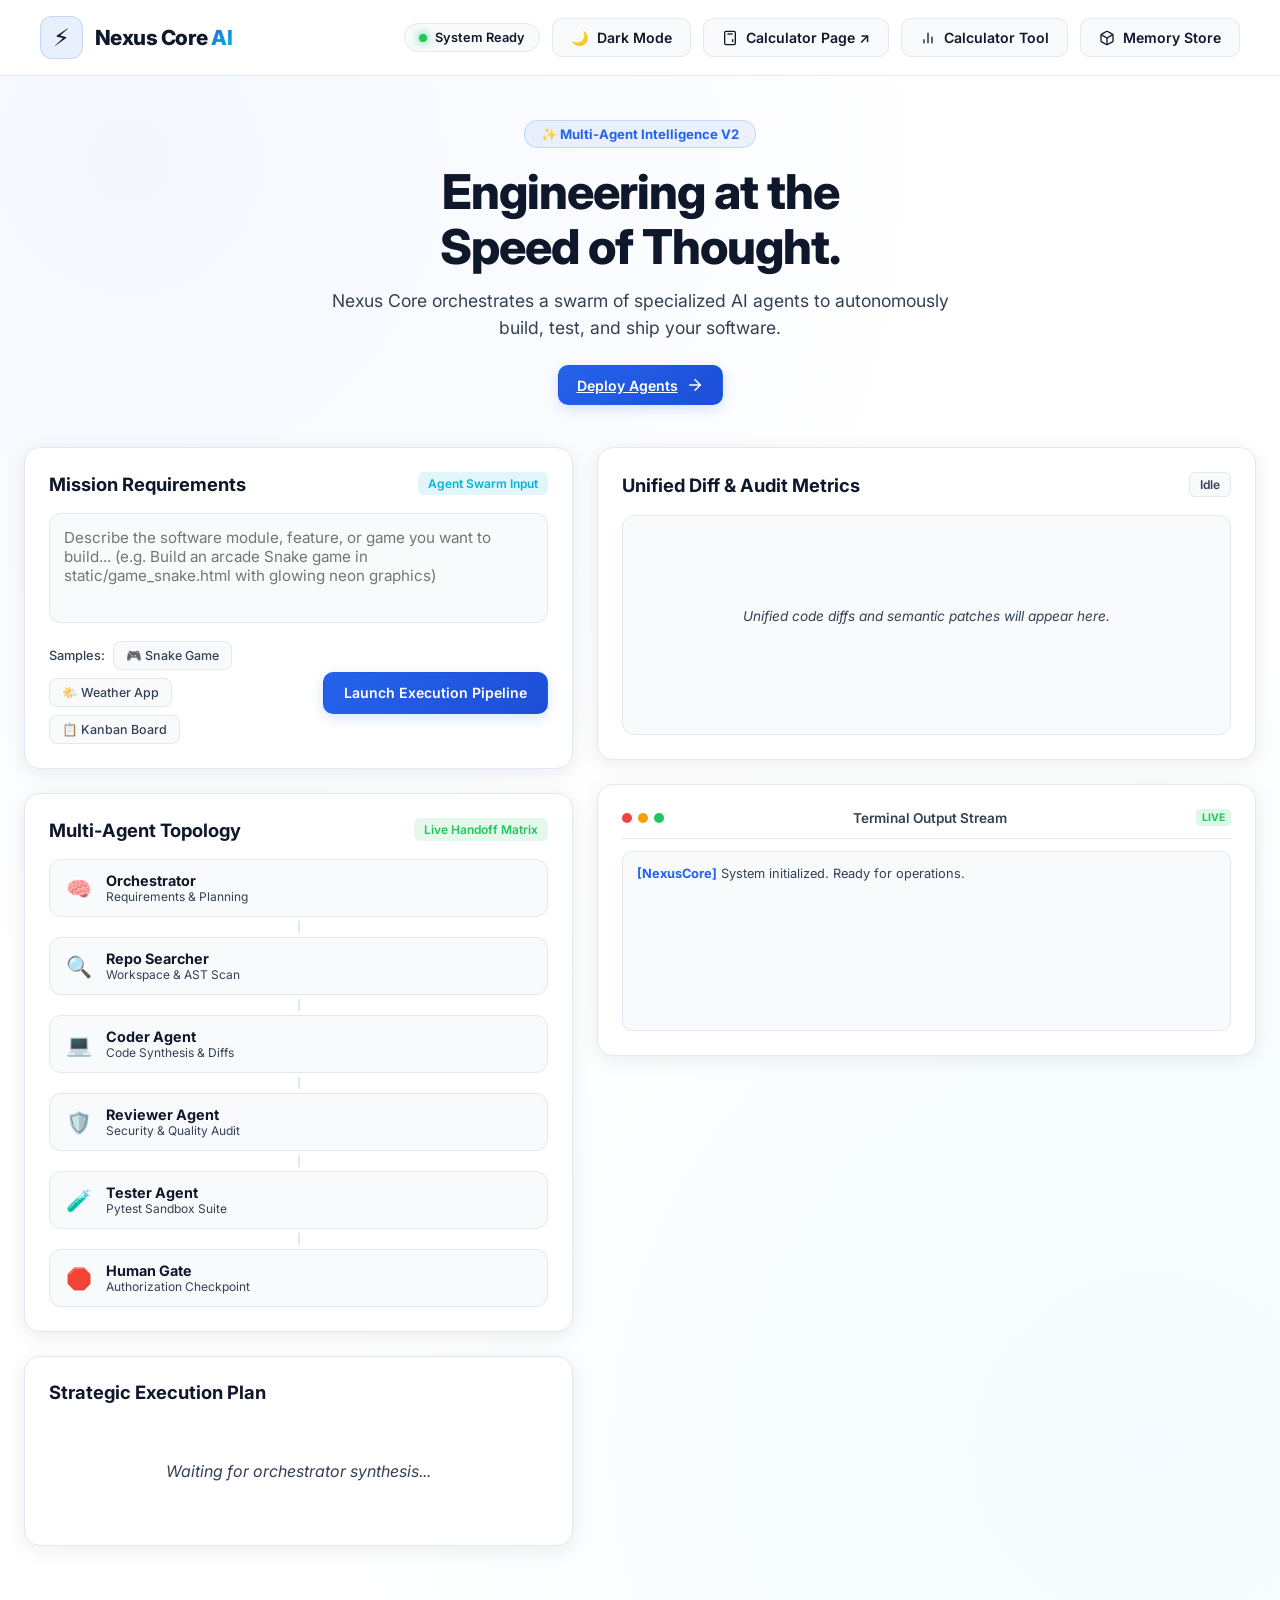
==== public/index.html @ 47f2433a "Deploy with Vercel Public CDN static assets and decoupled API serverless routing" ====
<!DOCTYPE html>
<html lang="en">
<head>
    <meta charset="UTF-8">
    <meta name="viewport" content="width=device-width, initial-scale=1.0">
    <title>Nexus Core AI - Executive Engineering Platform</title>
    <link href="https://fonts.googleapis.com/css2?family=Inter:wght@300;400;500;600;700;800&family=JetBrains+Mono:wght@400;600&display=swap" rel="stylesheet">
    <link rel="stylesheet" href="/static/style.css?v=6">
</head>
<body>

    <!-- Header Navigation -->
    <header class="app-header">
        <div class="brand">
            <div class="brand-logo">⚡</div>
            <div class="brand-text">
                <h1>Nexus Core <span class="text-gradient">AI</span></h1>
            </div>
        </div>
        <div class="header-actions">
            <span class="status-pill status-ready" id="system-status-pill">
                <span class="status-dot"></span> System Ready
            </span>
            <button class="btn btn-glass" id="btn-theme-toggle" title="Toggle Light/Dark Theme">
                <span id="theme-toggle-icon">🌙</span>
                <span id="theme-toggle-label">Dark Mode</span>
            </button>
            <a href="/calculator" target="_blank" class="btn btn-glass" style="text-decoration:none;">
                <svg width="16" height="16" viewBox="0 0 24 24" fill="none" stroke="currentColor" stroke-width="2"><rect x="4" y="2" width="16" height="20" rx="2"/><line x1="8" y1="6" x2="16" y2="6"/><line x1="16" y1="14" x2="16" y2="18"/><line x1="8" y1="10" x2="8.01" y2="10"/><line x1="12" y1="10" x2="12.01" y2="10"/><line x1="16" y1="10" x2="16.01" y2="10"/><line x1="8" y1="14" x2="8.01" y2="14"/><line x1="12" y1="14" x2="12.01" y2="14"/><line x1="8" y1="18" x2="8.01" y2="18"/><line x1="12" y1="18" x2="12.01" y2="18"/></svg>
                Calculator Page ↗
            </a>
            <button class="btn btn-glass" id="btn-open-calc">
                <svg width="16" height="16" viewBox="0 0 24 24" fill="none" stroke="currentColor" stroke-width="2"><line x1="18" y1="20" x2="18" y2="10"></line><line x1="12" y1="20" x2="12" y2="4"></line><line x1="6" y1="20" x2="6" y2="14"></line></svg>
                Calculator Tool
            </button>
            <button class="btn btn-glass" id="btn-view-memory">
                <svg width="16" height="16" viewBox="0 0 24 24" fill="none" stroke="currentColor" stroke-width="2"><path d="M21 16V8a2 2 0 0 0-1-1.73l-7-4a2 2 0 0 0-2 0l-7 4A2 2 0 0 0 3 8v8a2 2 0 0 0 1 1.73l7 4a2 2 0 0 0 2 0l7-4A2 2 0 0 0 21 16z"></path><polyline points="3.27 6.96 12 12.01 20.73 6.96"></polyline><line x1="12" y1="22.08" x2="12" y2="12"></line></svg>
                Memory Store
            </button>
        </div>
    </header>

    <div class="app-container">
        <!-- Hero Section -->
        <section class="hero-section">
            <div class="hero-content">
                <div class="hero-badge">✨ Multi-Agent Intelligence V2</div>
                <h1 class="hero-title">Engineering at the <br>Speed of Thought.</h1>
                <p class="hero-subtitle">Nexus Core orchestrates a swarm of specialized AI agents to autonomously build, test, and ship your software.</p>
                
                <div class="hero-actions">
                    <a href="#dashboard" class="btn btn-primary btn-lg" onclick="document.getElementById('task-prompt').focus()">
                        Deploy Agents
                        <svg width="18" height="18" viewBox="0 0 24 24" fill="none" stroke="currentColor" stroke-width="2" stroke-linecap="round" stroke-linejoin="round"><line x1="5" y1="12" x2="19" y2="12"></line><polyline points="12 5 19 12 12 19"></polyline></svg>
                    </a>
                </div>
            </div>
            <div class="hero-glow"></div>
            <div class="hero-glow hero-glow-2"></div>
        </section>

        <!-- Main Dashboard Content -->
        <main class="dashboard-grid" id="dashboard">
            
            <!-- Left Column: Task Input & Visual Handoff Graph -->
            <section class="left-panel">


                <!-- Task Prompt Input Card -->
                <div class="card prompt-card">
                    <div class="card-header">
                        <h2>Mission Requirements</h2>
                        <span class="badge badge-info">Agent Swarm Input</span>
                    </div>
                    <div class="card-body">
                        <textarea id="task-prompt" class="prompt-input" placeholder="Describe the software module, feature, or game you want to build... (e.g. Build an arcade Snake game in static/game_snake.html with glowing neon graphics)"></textarea>
                        <div class="prompt-footer">
                            <div class="sample-prompts">
                                <span class="sample-label">Samples:</span>
                                <button class="chip" onclick="setSamplePrompt('Build an arcade Snake game in static/game_snake.html with glowing neon graphics')">🎮 Snake Game</button>
                                <button class="chip" onclick="setSamplePrompt('Build a modern Weather Forecast dashboard in static/weather.html')">🌤️ Weather App</button>
                                <button class="chip" onclick="setSamplePrompt('Build a Kanban Task Board in static/kanban.html')">📋 Kanban Board</button>
                            </div>
                            <button id="btn-submit-task" class="btn btn-primary">
                                Launch Execution Pipeline
                            </button>
                        </div>
                    </div>
                </div>

                <!-- Agent Topology Graph -->
                <div class="card topology-card">
                    <div class="card-header">
                        <h2>Multi-Agent Topology</h2>
                        <span class="badge badge-success">Live Handoff Matrix</span>
                    </div>
                    <div class="topology-grid">
                        <div class="agent-node" id="node-OrchestratorAgent">
                            <div class="node-icon">🧠</div>
                            <div class="node-info">
                                <h3>Orchestrator</h3>
                                <p>Requirements & Planning</p>
                            </div>
                        </div>
                        <div class="node-connector"></div>
                        <div class="agent-node" id="node-RepoSearcherAgent">
                            <div class="node-icon">🔍</div>
                            <div class="node-info">
                                <h3>Repo Searcher</h3>
                                <p>Workspace & AST Scan</p>
                            </div>
                        </div>
                        <div class="node-connector"></div>
                        <div class="agent-node" id="node-CoderAgent">
                            <div class="node-icon">💻</div>
                            <div class="node-info">
                                <h3>Coder Agent</h3>
                                <p>Code Synthesis & Diffs</p>
                            </div>
                        </div>
                        <div class="node-connector"></div>
                        <div class="agent-node" id="node-ReviewerAgent">
                            <div class="node-icon">🛡️</div>
                            <div class="node-info">
                                <h3>Reviewer Agent</h3>
                                <p>Security & Quality Audit</p>
                            </div>
                        </div>
                        <div class="node-connector"></div>
                        <div class="agent-node" id="node-TesterAgent">
                            <div class="node-icon">🧪</div>
                            <div class="node-info">
                                <h3>Tester Agent</h3>
                                <p>Pytest Sandbox Suite</p>
                            </div>
                        </div>
                        <div class="node-connector"></div>
                        <div class="agent-node" id="node-HumanApprovalGate">
                            <div class="node-icon">🛑</div>
                            <div class="node-info">
                                <h3>Human Gate</h3>
                                <p>Authorization Checkpoint</p>
                            </div>
                        </div>
                    </div>
                </div>

                <!-- Strategic Execution Plan -->
                <div class="card plan-card">
                    <div class="card-header">
                        <h2>Strategic Execution Plan</h2>
                    </div>
                    <div id="plan-content" class="plan-body">
                        <div class="placeholder-text">Waiting for orchestrator synthesis...</div>
                    </div>
                </div>
            </section>

            <!-- Right Column: Diff Reviewer & Live Terminal Logs -->
            <section class="right-panel">
                
                <!-- Code Diff & Audit Reviewer Card -->
                <div class="card diff-card">
                    <div class="card-header">
                        <h2>Unified Diff & Audit Metrics</h2>
                        <span class="badge badge-idle" id="approval-status-badge">Idle</span>
                    </div>
                    
                    <div class="metrics-row" id="audit-metrics" style="display: none;">
                        <div class="metric-item">
                            <span class="metric-label">Quality Score</span>
                            <span class="metric-value text-success" id="metric-quality-score">95/100</span>
                        </div>
                        <div class="metric-item">
                            <span class="metric-label">Security Status</span>
                            <span class="metric-value text-info" id="metric-audit-status">PASSED</span>
                        </div>
                        <div class="metric-item">
                            <span class="metric-label">Sandbox Tests</span>
                            <span class="metric-value text-primary" id="metric-test-status">100% PASSED</span>
                        </div>
                    </div>

                    <div id="diff-viewer" class="diff-container">
                        <div class="placeholder-text">Unified code diffs and semantic patches will appear here.</div>
                    </div>

                    <div class="approval-actions" id="approval-actions" style="display: none;">
                        <button class="btn btn-success btn-lg" id="btn-approve-diff">
                            <svg width="18" height="18" viewBox="0 0 24 24" fill="none" stroke="currentColor" stroke-width="2"><polyline points="20 6 9 17 4 12"></polyline></svg>
                            Authorize Patch
                        </button>
                        <button class="btn btn-danger btn-lg" id="btn-reject-diff">
                            <svg width="18" height="18" viewBox="0 0 24 24" fill="none" stroke="currentColor" stroke-width="2"><line x1="18" y1="6" x2="6" y2="18"></line><line x1="6" y1="6" x2="18" y2="18"></line></svg>
                            Reject
                        </button>
                    </div>
                </div>

                <!-- Live Agent Execution Logs -->
                <div class="card logs-card">
                    <div class="terminal-bar">
                        <div class="term-dots">
                            <span class="dot dot-red"></span>
                            <span class="dot dot-yellow"></span>
                            <span class="dot dot-green"></span>
                        </div>
                        <h2 class="terminal-title">Terminal Output Stream</h2>
                        <span class="term-live-tag">LIVE</span>
                    </div>

                    <div id="logs-container" class="logs-console">
                        <div class="log-entry log-info">
                            <span class="log-prefix">[NexusCore]</span> System initialized. Ready for operations.
                        </div>
                    </div>
                </div>

            </section>
        </main>
    </div>

    <!-- Memory Store Modal -->
    <div class="modal-backdrop" id="memory-modal" style="display: none;">
        <div class="modal-box glass-modal">
            <div class="modal-header">
                <h2>Nexus Memory Bank</h2>
                <button class="btn-close" onclick="closeMemoryModal()">
                    <svg width="24" height="24" viewBox="0 0 24 24" fill="none" stroke="currentColor" stroke-width="2"><line x1="18" y1="6" x2="6" y2="18"></line><line x1="6" y1="6" x2="18" y2="18"></line></svg>
                </button>
            </div>
            <div class="modal-body" id="memory-modal-body">
                Loading cognitive vectors...
            </div>
        </div>
    </div>

    <!-- Interactive Calculator Modal -->
    <div class="modal-backdrop" id="calc-modal" style="display: none;">
        <div class="modal-box glass-modal" style="max-width: 440px;">
            <div class="modal-header">
                <h2>🧮 Interactive Calculator</h2>
                <button class="btn-close" onclick="closeCalcModal()">
                    <svg width="24" height="24" viewBox="0 0 24 24" fill="none" stroke="currentColor" stroke-width="2"><line x1="18" y1="6" x2="6" y2="18"></line><line x1="6" y1="6" x2="18" y2="18"></line></svg>
                </button>
            </div>
            <div class="modal-body">
                <div style="display:flex; flex-direction:column; gap:14px;">
                    <div style="display:flex; gap:10px;">
                        <input type="number" id="calc-val-a" placeholder="Number A" class="prompt-input" style="height:42px;">
                        <input type="number" id="calc-val-b" placeholder="Number B" class="prompt-input" style="height:42px;">
                    </div>
                    <div style="display:grid; grid-template-columns: repeat(5, 1fr); gap:8px;">
                        <button class="btn btn-glass" onclick="runCalc('add')">+</button>
                        <button class="btn btn-glass" onclick="runCalc('subtract')">-</button>
                        <button class="btn btn-glass" onclick="runCalc('multiply')">×</button>
                        <button class="btn btn-glass" onclick="runCalc('divide')">÷</button>
                        <button class="btn btn-glass" onclick="runCalc('power')">aᵇ</button>
                    </div>
                    <div id="calc-result" style="padding:14px; background:rgba(0,0,0,0.4); border:1px solid var(--border-subtle); border-radius:8px; font-weight:600; font-size:1.1rem; text-align:center; color:var(--primary);">
                        Result: --
                    </div>
                </div>
            </div>
        </div>
    </div>

    <script src="/static/app.js"></script>
</body>
</html>
---- static/style.css ----
:root {
    /* 1. Modern Blue (Professional) Palette */
    --bg-main: #FFFFFF;
    --bg-secondary: #F8FAFC;
    --card-bg: #FFFFFF;
    --border-subtle: #E2E8F0;
    --primary: #2563EB;
    --primary-hover: #1D4ED8;
    --primary-glow: rgba(37, 99, 235, 0.18);
    --secondary: #60A5FA;
    --accent: #06B6D4;
    --success: #22C55E;
    --warning: #F59E0B;
    --danger: #EF4444;
    --text-primary: #0F172A;
    --text-secondary: #334155;
    --text-muted: #64748B;
    --card-shadow: 0 4px 20px rgba(15, 23, 42, 0.08);
    --card-shadow-hover: 0 12px 30px rgba(37, 99, 235, 0.14);
    --input-bg: #F8FAFC;
    --console-bg: #F8FAFC;
    --console-border: #E2E8F0;
    --console-text: #0F172A;
    --log-info: #334155;
    --log-warning: #D97706;
    --log-error: #DC2626;
    --log-prefix: #2563EB;
}

[data-theme="dark"] {
    --bg-main: #0B0F19;
    --bg-secondary: #131B2E;
    --card-bg: #111827;
    --border-subtle: rgba(255, 255, 255, 0.1);
    --primary: #3B82F6;
    --primary-hover: #2563EB;
    --primary-glow: rgba(59, 130, 246, 0.35);
    --secondary: #60A5FA;
    --accent: #06B6D4;
    --success: #10B981;
    --warning: #F59E0B;
    --danger: #EF4444;
    --text-primary: #F8FAFC;
    --text-secondary: #94A3B8;
    --text-muted: #64748B;
    --card-shadow: 0 10px 30px rgba(0, 0, 0, 0.4);
    --card-shadow-hover: 0 15px 35px rgba(59, 130, 246, 0.2);
    --input-bg: rgba(0, 0, 0, 0.35);
    --console-bg: #080C14;
    --console-border: rgba(255, 255, 255, 0.1);
    --console-text: #F8FAFC;
    --log-info: #CBD5E1;
    --log-warning: #FBBF24;
    --log-error: #F87171;
    --log-prefix: #60A5FA;
}

* {
    box-sizing: border-box;
    margin: 0;
    padding: 0;
    font-family: 'Inter', system-ui, -apple-system, sans-serif;
}

/* Custom Scrollbar */
::-webkit-scrollbar {
    width: 8px;
    height: 8px;
}
::-webkit-scrollbar-track {
    background: var(--bg-secondary);
}
::-webkit-scrollbar-thumb {
    background: var(--border-subtle);
    border-radius: 4px;
}
::-webkit-scrollbar-thumb:hover {
    background: var(--text-muted);
}

body {
    background-color: var(--bg-main);
    background-image: 
        radial-gradient(circle at 10% 10%, rgba(37, 99, 235, 0.05) 0%, transparent 45%),
        radial-gradient(circle at 90% 90%, rgba(6, 182, 212, 0.05) 0%, transparent 45%);
    color: var(--text-primary);
    min-height: 100vh;
    padding-bottom: 40px;
    transition: background-color 0.3s ease, color 0.3s ease;
}

/* Header Navigation */
.app-header {
    display: flex;
    justify-content: space-between;
    align-items: center;
    padding: 16px 40px;
    background: var(--bg-main);
    backdrop-filter: blur(16px);
    border-bottom: 1px solid var(--border-subtle);
    position: sticky;
    top: 0;
    z-index: 100;
    transition: background-color 0.3s ease, border-color 0.3s ease;
}

.brand {
    display: flex;
    align-items: center;
    gap: 12px;
}

.brand-logo {
    font-size: 1.5rem;
    background: rgba(37, 99, 235, 0.1);
    padding: 6px 12px;
    border-radius: 12px;
    border: 1px solid var(--primary-glow);
    display: flex;
    align-items: center;
    justify-content: center;
}

.brand-text h1 {
    font-size: 1.3rem;
    font-weight: 800;
    letter-spacing: -0.5px;
    color: var(--text-primary);
}

.text-gradient {
    background: linear-gradient(135deg, var(--primary), var(--accent));
    -webkit-background-clip: text;
    -webkit-text-fill-color: transparent;
}

.header-actions {
    display: flex;
    align-items: center;
    gap: 12px;
}

/* Buttons & Controls */
.btn {
    padding: 10px 18px;
    border-radius: 10px;
    font-weight: 600;
    font-size: 0.88rem;
    cursor: pointer;
    transition: all 0.2s cubic-bezier(0.4, 0, 0.2, 1);
    display: inline-flex;
    align-items: center;
    gap: 8px;
    border: 1px solid transparent;
    user-select: none;
}

.btn-primary {
    background: linear-gradient(135deg, var(--primary), var(--primary-hover));
    color: #ffffff;
    box-shadow: 0 4px 14px var(--primary-glow);
}

.btn-primary:hover {
    box-shadow: 0 6px 20px rgba(37, 99, 235, 0.35);
    transform: translateY(-1px);
}

.btn-glass {
    background: var(--bg-secondary);
    border-color: var(--border-subtle);
    color: var(--text-primary);
}

.btn-glass:hover {
    background: var(--border-subtle);
    transform: translateY(-1px);
}

.btn-success {
    background: var(--success);
    color: #ffffff;
    box-shadow: 0 4px 14px rgba(34, 197, 94, 0.25);
}

.btn-success:hover {
    transform: translateY(-1px);
    box-shadow: 0 6px 18px rgba(34, 197, 94, 0.35);
}

.btn-danger {
    background: rgba(239, 68, 68, 0.1);
    border-color: rgba(239, 68, 68, 0.3);
    color: #DC2626;
}

.btn-danger:hover {
    background: rgba(239, 68, 68, 0.2);
}

/* Status Pill */
.status-pill {
    display: inline-flex;
    align-items: center;
    gap: 8px;
    padding: 6px 14px;
    border-radius: 20px;
    font-size: 0.8rem;
    font-weight: 600;
    border: 1px solid var(--border-subtle);
    background: var(--bg-secondary);
    color: var(--text-primary);
}

.status-dot {
    width: 8px;
    height: 8px;
    border-radius: 50%;
    background: var(--success);
    box-shadow: 0 0 10px var(--success);
}

/* App Layout & Hero */
.app-container {
    max-width: 1400px;
    margin: 0 auto;
    padding: 0 24px;
}

.hero-section {
    padding: 44px 0 32px;
    text-align: center;
    position: relative;
}

.hero-badge {
    display: inline-block;
    padding: 5px 16px;
    border-radius: 20px;
    background: rgba(37, 99, 235, 0.08);
    border: 1px solid var(--primary-glow);
    color: var(--primary);
    font-size: 0.82rem;
    font-weight: 700;
    margin-bottom: 16px;
}

.hero-title {
    font-size: 3rem;
    font-weight: 800;
    line-height: 1.15;
    margin-bottom: 14px;
    letter-spacing: -1px;
    color: var(--text-primary);
}

.hero-subtitle {
    font-size: 1.1rem;
    color: var(--text-secondary);
    max-width: 620px;
    margin: 0 auto 24px;
    line-height: 1.5;
}

/* Dashboard Grid */
.dashboard-grid {
    display: grid;
    grid-template-columns: 1fr 1.2fr;
    gap: 24px;
    margin-top: 10px;
}

@media (max-width: 1024px) {
    .dashboard-grid {
        grid-template-columns: 1fr;
    }
}

/* Cards */
.card {
    background: var(--card-bg);
    border: 1px solid var(--border-subtle);
    border-radius: 16px;
    padding: 24px;
    margin-bottom: 24px;
    box-shadow: var(--card-shadow);
    transition: box-shadow 0.3s ease, border-color 0.3s ease, background-color 0.3s ease;
}

.card:hover {
    box-shadow: var(--card-shadow-hover);
}

.card-header {
    display: flex;
    justify-content: space-between;
    align-items: center;
    margin-bottom: 18px;
}

.card-header h2 {
    font-size: 1.15rem;
    font-weight: 700;
    color: var(--text-primary);
}

.badge {
    font-size: 0.75rem;
    padding: 4px 10px;
    border-radius: 6px;
    font-weight: 600;
}

.badge-info { background: rgba(6, 182, 212, 0.12); color: var(--accent); }
.badge-success { background: rgba(34, 197, 94, 0.12); color: var(--success); }
.badge-warning { background: rgba(245, 158, 11, 0.15); color: #D97706; border: 1px solid rgba(245, 158, 11, 0.3); }
.badge-idle { background: var(--bg-secondary); color: var(--text-secondary); border: 1px solid var(--border-subtle); }

/* Inputs & Form */
.prompt-input {
    width: 100%;
    height: 110px;
    background: var(--input-bg);
    border: 1px solid var(--border-subtle);
    border-radius: 12px;
    padding: 14px;
    color: var(--text-primary);
    font-size: 0.95rem;
    resize: none;
    outline: none;
    transition: border-color 0.2s, box-shadow 0.2s;
}

.prompt-input:focus {
    border-color: var(--primary);
    box-shadow: 0 0 0 3px var(--primary-glow);
}

.prompt-footer {
    display: flex;
    justify-content: space-between;
    align-items: center;
    flex-wrap: wrap;
    gap: 14px;
    margin-top: 14px;
}

.sample-prompts {
    display: flex;
    align-items: center;
    flex-wrap: wrap;
    gap: 8px;
    flex: 1;
    min-width: 250px;
}

.sample-label {
    font-size: 0.8rem;
    color: var(--text-secondary);
    font-weight: 500;
}

.chip {
    padding: 6px 12px;
    border-radius: 8px;
    background: var(--bg-secondary);
    border: 1px solid var(--border-subtle);
    color: var(--text-secondary);
    font-size: 0.78rem;
    font-weight: 500;
    cursor: pointer;
    transition: all 0.2s ease;
}

.chip:hover {
    background: var(--border-subtle);
    color: var(--text-primary);
    transform: translateY(-1px);
}

#btn-submit-task {
    flex-shrink: 0;
    height: 42px;
    padding: 0 20px;
    white-space: nowrap;
}

/* Agent Topology Nodes */
.topology-grid {
    display: flex;
    flex-direction: column;
    gap: 6px;
}

.agent-node {
    display: flex;
    align-items: center;
    gap: 14px;
    padding: 12px 16px;
    background: var(--bg-secondary);
    border: 1px solid var(--border-subtle);
    border-radius: 12px;
    transition: all 0.3s cubic-bezier(0.4, 0, 0.2, 1);
}

.agent-node:hover {
    transform: translateX(4px);
    border-color: var(--primary);
}

.agent-node.active-node {
    border-color: var(--primary);
    background: rgba(37, 99, 235, 0.08);
    box-shadow: 0 0 15px var(--primary-glow);
}

.agent-node.completed-node {
    border-color: var(--success);
    background: rgba(34, 197, 94, 0.08);
}

.agent-node.waiting-node {
    border-color: var(--warning);
    background: rgba(245, 158, 11, 0.12);
    animation: pulse 1.5s infinite;
}

.node-connector {
    width: 2px;
    height: 12px;
    background: var(--border-subtle);
    margin: -2px auto;
}

@keyframes pulse {
    0% { opacity: 0.7; }
    50% { opacity: 1; }
    100% { opacity: 0.7; }
}

.node-icon { font-size: 1.3rem; }
.node-info h3 { font-size: 0.9rem; font-weight: 700; color: var(--text-primary); }
.node-info p { font-size: 0.75rem; color: var(--text-secondary); }

/* Diff Viewer & Terminal Console */
.diff-container {
    background: var(--console-bg);
    border: 1px solid var(--console-border);
    border-radius: 12px;
    padding: 16px;
    min-height: 220px;
    max-height: 380px;
    overflow-y: auto;
    font-family: 'JetBrains Mono', monospace;
    font-size: 0.85rem;
    white-space: pre-wrap;
    color: var(--console-text);
    transition: background-color 0.3s ease, border-color 0.3s ease, color 0.3s ease;
}

.diff-header { color: var(--accent); font-weight: bold; margin-bottom: 8px; }
.diff-addition { color: #16A34A; background: rgba(34, 197, 94, 0.12); }
.diff-deletion { color: #DC2626; background: rgba(239, 68, 68, 0.12); }

.metrics-row {
    display: grid;
    grid-template-columns: repeat(3, 1fr);
    gap: 12px;
    margin-bottom: 16px;
}

.metric-item {
    background: var(--bg-secondary);
    border: 1px solid var(--border-subtle);
    border-radius: 10px;
    padding: 10px;
    text-align: center;
}

.metric-label { font-size: 0.75rem; color: var(--text-secondary); display: block; }
.metric-value { font-size: 1.1rem; font-weight: 700; font-family: 'JetBrains Mono', monospace; color: var(--text-primary); }

.text-success { color: var(--success); }
.text-info { color: var(--accent); }
.text-primary { color: var(--primary); }

.approval-actions {
    display: flex;
    gap: 14px;
    margin-top: 16px;
}

/* Terminal Console */
.terminal-bar {
    display: flex;
    align-items: center;
    justify-content: space-between;
    padding-bottom: 12px;
    border-bottom: 1px solid var(--border-subtle);
    margin-bottom: 12px;
}

.term-dots { display: flex; gap: 6px; }
.dot { width: 10px; height: 10px; border-radius: 50%; }
.dot-red { background: #ef4444; }
.dot-yellow { background: #f59e0b; }
.dot-green { background: #22c55e; }

.terminal-title { font-size: 0.85rem; font-weight: 600; color: var(--text-secondary); }
.term-live-tag { font-size: 0.65rem; background: rgba(34, 197, 94, 0.15); color: var(--success); padding: 2px 6px; border-radius: 4px; font-weight: 700; }

.logs-console {
    background: var(--console-bg);
    border: 1px solid var(--console-border);
    border-radius: 10px;
    padding: 14px;
    height: 180px;
    overflow-y: auto;
    font-family: 'JetBrains Mono', monospace;
    font-size: 0.8rem;
    color: var(--console-text);
    transition: background-color 0.3s ease, border-color 0.3s ease, color 0.3s ease;
}

.log-entry { margin-bottom: 6px; }
.log-info { color: var(--log-info); }
.log-warning { color: var(--log-warning); }
.log-error { color: var(--log-error); }
.log-prefix { color: var(--log-prefix); font-weight: bold; }

.placeholder-text {
    color: var(--text-secondary);
    font-style: italic;
    text-align: center;
    padding: 40px 0;
}

/* Modals */
.modal-backdrop {
    position: fixed;
    top: 0;
    left: 0;
    width: 100%;
    height: 100%;
    background: rgba(30, 41, 59, 0.5);
    backdrop-filter: blur(8px);
    display: flex;
    justify-content: center;
    align-items: center;
    z-index: 1000;
}

.glass-modal {
    background: var(--card-bg);
    border: 1px solid var(--border-subtle);
    border-radius: 20px;
    width: 90%;
    max-width: 550px;
    padding: 24px;
    box-shadow: 0 20px 40px rgba(30, 41, 59, 0.15);
}

.modal-header {
    display: flex;
    justify-content: space-between;
    align-items: center;
    margin-bottom: 16px;
}

.btn-close {
    background: none;
    border: none;
    color: var(--text-secondary);
    cursor: pointer;
}

.btn-close:hover { color: var(--text-primary); }

/* Training Output Status Styling */
.training-status-box {
    margin-top: 10px;
    padding: 16px;
    border-radius: 12px;
    background: var(--bg-secondary);
    border: 1px solid var(--border-subtle);
    box-shadow: 0 4px 12px rgba(0, 0, 0, 0.05);
    transition: all 0.3s ease;
}

.training-status-success {
    background: rgba(34, 197, 94, 0.08);
    border: 1px solid rgba(34, 197, 94, 0.3);
}

.training-status-loading {
    background: rgba(37, 99, 235, 0.08);
    border: 1px solid rgba(37, 99, 235, 0.3);
}

.training-status-error {
    background: rgba(239, 68, 68, 0.08);
    border: 1px solid rgba(239, 68, 68, 0.3);
}

.training-header {
    display: flex;
    align-items: center;
    gap: 8px;
    font-size: 0.95rem;
    font-weight: 700;
    color: var(--text-primary);
    margin-bottom: 12px;
}

.training-header.success {
    color: #15803d;
}

[data-theme="dark"] .training-header.success {
    color: #4ade80;
}

.training-header.error {
    color: #dc2626;
}

[data-theme="dark"] .training-header.error {
    color: #f87171;
}

.training-metric-grid {
    display: grid;
    grid-template-columns: repeat(auto-fit, minmax(120px, 1fr));
    gap: 10px;
    margin-bottom: 10px;
}

.metric-pill {
    background: var(--card-bg);
    border: 1px solid var(--border-subtle);
    border-radius: 8px;
    padding: 8px 12px;
    display: flex;
    flex-direction: column;
}

.metric-pill-label {
    font-size: 0.72rem;
    font-weight: 600;
    color: var(--text-muted);
    text-transform: uppercase;
    letter-spacing: 0.05em;
}

.metric-pill-value {
    font-size: 0.95rem;
    font-weight: 700;
    color: var(--text-primary);
    margin-top: 2px;
}

.checkpoint-box {
    background: var(--card-bg);
    border: 1px solid var(--border-subtle);
    border-radius: 6px;
    padding: 8px 10px;
    font-family: 'JetBrains Mono', monospace;
    font-size: 0.78rem;
    color: var(--text-secondary);
    word-break: break-all;
    display: flex;
    align-items: center;
    gap: 6px;
}
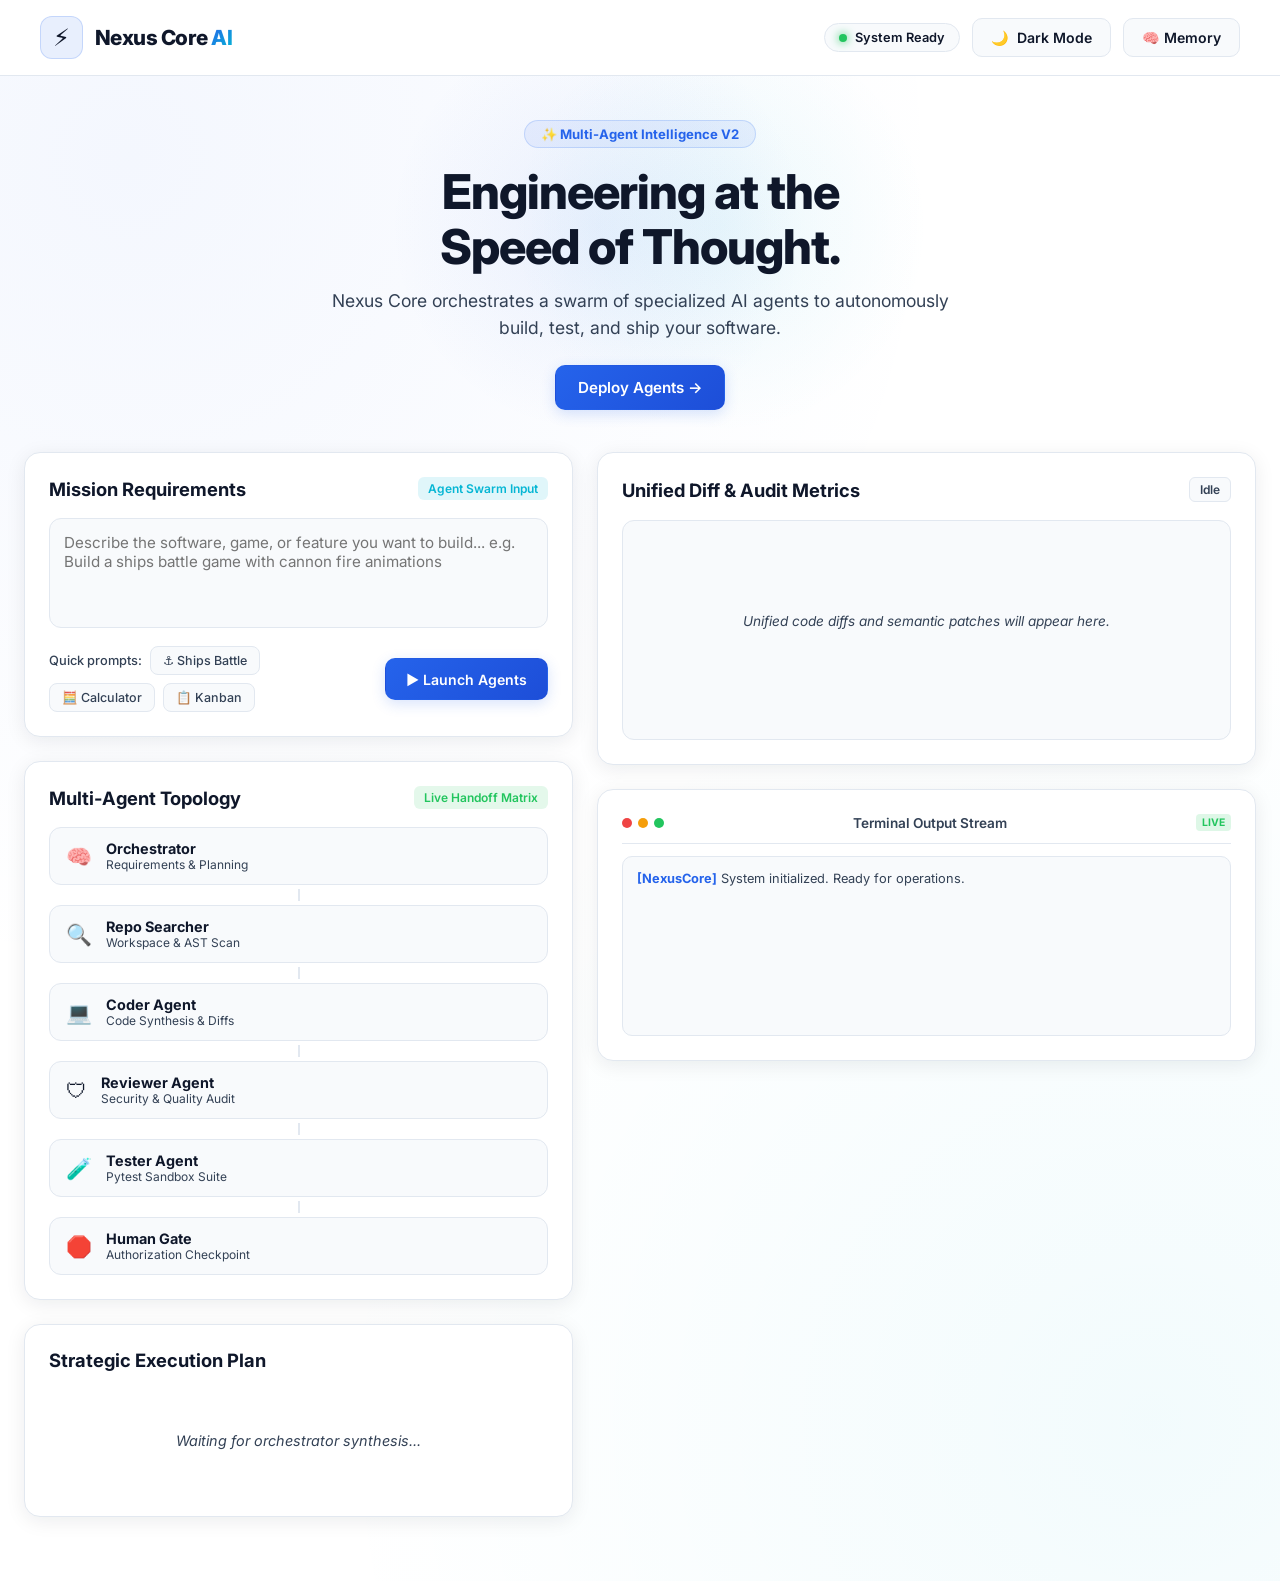
==== commit 7d67ece4: "fix: sync updated UI to public/ for Vercel static serving + fix static/ route rewrites" ====
--- a/public/index.html
+++ b/public/index.html
@@ -1,18 +1,19 @@
-<!DOCTYPE html>
+﻿<!DOCTYPE html>
 <html lang="en">
 <head>
     <meta charset="UTF-8">
     <meta name="viewport" content="width=device-width, initial-scale=1.0">
     <title>Nexus Core AI - Executive Engineering Platform</title>
+    <meta name="description" content="Nexus Core AI orchestrates a swarm of specialized AI agents to autonomously build, test, and ship your software.">
     <link href="https://fonts.googleapis.com/css2?family=Inter:wght@300;400;500;600;700;800&family=JetBrains+Mono:wght@400;600&display=swap" rel="stylesheet">
-    <link rel="stylesheet" href="/static/style.css?v=6">
+    <link rel="stylesheet" href="/static/style.css">
 </head>
 <body>
 
     <!-- Header Navigation -->
     <header class="app-header">
         <div class="brand">
-            <div class="brand-logo">⚡</div>
+            <div class="brand-logo">&#x26A1;</div>
             <div class="brand-text">
                 <h1>Nexus Core <span class="text-gradient">AI</span></h1>
             </div>
@@ -21,22 +22,11 @@
             <span class="status-pill status-ready" id="system-status-pill">
                 <span class="status-dot"></span> System Ready
             </span>
-            <button class="btn btn-glass" id="btn-theme-toggle" title="Toggle Light/Dark Theme">
-                <span id="theme-toggle-icon">🌙</span>
+            <button class="btn btn-glass" id="btn-theme-toggle" title="Toggle Theme">
+                <span id="theme-toggle-icon">&#x1F319;</span>
                 <span id="theme-toggle-label">Dark Mode</span>
             </button>
-            <a href="/calculator" target="_blank" class="btn btn-glass" style="text-decoration:none;">
-                <svg width="16" height="16" viewBox="0 0 24 24" fill="none" stroke="currentColor" stroke-width="2"><rect x="4" y="2" width="16" height="20" rx="2"/><line x1="8" y1="6" x2="16" y2="6"/><line x1="16" y1="14" x2="16" y2="18"/><line x1="8" y1="10" x2="8.01" y2="10"/><line x1="12" y1="10" x2="12.01" y2="10"/><line x1="16" y1="10" x2="16.01" y2="10"/><line x1="8" y1="14" x2="8.01" y2="14"/><line x1="12" y1="14" x2="12.01" y2="14"/><line x1="8" y1="18" x2="8.01" y2="18"/><line x1="12" y1="18" x2="12.01" y2="18"/></svg>
-                Calculator Page ↗
-            </a>
-            <button class="btn btn-glass" id="btn-open-calc">
-                <svg width="16" height="16" viewBox="0 0 24 24" fill="none" stroke="currentColor" stroke-width="2"><line x1="18" y1="20" x2="18" y2="10"></line><line x1="12" y1="20" x2="12" y2="4"></line><line x1="6" y1="20" x2="6" y2="14"></line></svg>
-                Calculator Tool
-            </button>
-            <button class="btn btn-glass" id="btn-view-memory">
-                <svg width="16" height="16" viewBox="0 0 24 24" fill="none" stroke="currentColor" stroke-width="2"><path d="M21 16V8a2 2 0 0 0-1-1.73l-7-4a2 2 0 0 0-2 0l-7 4A2 2 0 0 0 3 8v8a2 2 0 0 0 1 1.73l7 4a2 2 0 0 0 2 0l7-4A2 2 0 0 0 21 16z"></path><polyline points="3.27 6.96 12 12.01 20.73 6.96"></polyline><line x1="12" y1="22.08" x2="12" y2="12"></line></svg>
-                Memory Store
-            </button>
+            <button class="btn btn-glass" id="btn-view-memory">&#x1F9E0; Memory</button>
         </div>
     </header>
 
@@ -44,15 +34,13 @@
         <!-- Hero Section -->
         <section class="hero-section">
             <div class="hero-content">
-                <div class="hero-badge">✨ Multi-Agent Intelligence V2</div>
+                <div class="hero-badge">&#x2728; Multi-Agent Intelligence V2</div>
                 <h1 class="hero-title">Engineering at the <br>Speed of Thought.</h1>
                 <p class="hero-subtitle">Nexus Core orchestrates a swarm of specialized AI agents to autonomously build, test, and ship your software.</p>
-                
                 <div class="hero-actions">
-                    <a href="#dashboard" class="btn btn-primary btn-lg" onclick="document.getElementById('task-prompt').focus()">
-                        Deploy Agents
-                        <svg width="18" height="18" viewBox="0 0 24 24" fill="none" stroke="currentColor" stroke-width="2" stroke-linecap="round" stroke-linejoin="round"><line x1="5" y1="12" x2="19" y2="12"></line><polyline points="12 5 19 12 12 19"></polyline></svg>
-                    </a>
+                    <button class="btn btn-primary btn-lg" onclick="document.getElementById('task-prompt').focus(); document.getElementById('dashboard').scrollIntoView({behavior:'smooth'});">
+                        Deploy Agents &#x2192;
+                    </button>
                 </div>
             </div>
             <div class="hero-glow"></div>
@@ -62,9 +50,8 @@
         <!-- Main Dashboard Content -->
         <main class="dashboard-grid" id="dashboard">
             
-            <!-- Left Column: Task Input & Visual Handoff Graph -->
+            <!-- Left Column -->
             <section class="left-panel">
-
 
                 <!-- Task Prompt Input Card -->
                 <div class="card prompt-card">
@@ -73,16 +60,16 @@
                         <span class="badge badge-info">Agent Swarm Input</span>
                     </div>
                     <div class="card-body">
-                        <textarea id="task-prompt" class="prompt-input" placeholder="Describe the software module, feature, or game you want to build... (e.g. Build an arcade Snake game in static/game_snake.html with glowing neon graphics)"></textarea>
+                        <textarea id="task-prompt" class="prompt-input" placeholder="Describe the software, game, or feature you want to build... e.g. Build a ships battle game with cannon fire animations"></textarea>
                         <div class="prompt-footer">
                             <div class="sample-prompts">
-                                <span class="sample-label">Samples:</span>
-                                <button class="chip" onclick="setSamplePrompt('Build an arcade Snake game in static/game_snake.html with glowing neon graphics')">🎮 Snake Game</button>
-                                <button class="chip" onclick="setSamplePrompt('Build a modern Weather Forecast dashboard in static/weather.html')">🌤️ Weather App</button>
-                                <button class="chip" onclick="setSamplePrompt('Build a Kanban Task Board in static/kanban.html')">📋 Kanban Board</button>
+                                <span class="sample-label">Quick prompts:</span>
+                                <button class="chip" onclick="setSamplePrompt('Build a Ships Battle game with cannon fire animations')">&#x2693; Ships Battle</button>
+                                <button class="chip" onclick="setSamplePrompt('Build a scientific calculator with dark theme')">&#x1F9EE; Calculator</button>
+                                <button class="chip" onclick="setSamplePrompt('Build a Kanban Task Board with drag and drop')">&#x1F4CB; Kanban</button>
                             </div>
                             <button id="btn-submit-task" class="btn btn-primary">
-                                Launch Execution Pipeline
+                                &#x25B6; Launch Agents
                             </button>
                         </div>
                     </div>
@@ -96,51 +83,33 @@
                     </div>
                     <div class="topology-grid">
                         <div class="agent-node" id="node-OrchestratorAgent">
-                            <div class="node-icon">🧠</div>
-                            <div class="node-info">
-                                <h3>Orchestrator</h3>
-                                <p>Requirements & Planning</p>
-                            </div>
+                            <div class="node-icon">&#x1F9E0;</div>
+                            <div class="node-info"><h3>Orchestrator</h3><p>Requirements &amp; Planning</p></div>
                         </div>
                         <div class="node-connector"></div>
                         <div class="agent-node" id="node-RepoSearcherAgent">
-                            <div class="node-icon">🔍</div>
-                            <div class="node-info">
-                                <h3>Repo Searcher</h3>
-                                <p>Workspace & AST Scan</p>
-                            </div>
+                            <div class="node-icon">&#x1F50D;</div>
+                            <div class="node-info"><h3>Repo Searcher</h3><p>Workspace &amp; AST Scan</p></div>
                         </div>
                         <div class="node-connector"></div>
                         <div class="agent-node" id="node-CoderAgent">
-                            <div class="node-icon">💻</div>
-                            <div class="node-info">
-                                <h3>Coder Agent</h3>
-                                <p>Code Synthesis & Diffs</p>
-                            </div>
+                            <div class="node-icon">&#x1F4BB;</div>
+                            <div class="node-info"><h3>Coder Agent</h3><p>Code Synthesis &amp; Diffs</p></div>
                         </div>
                         <div class="node-connector"></div>
                         <div class="agent-node" id="node-ReviewerAgent">
-                            <div class="node-icon">🛡️</div>
-                            <div class="node-info">
-                                <h3>Reviewer Agent</h3>
-                                <p>Security & Quality Audit</p>
-                            </div>
+                            <div class="node-icon">&#x1F6E1;</div>
+                            <div class="node-info"><h3>Reviewer Agent</h3><p>Security &amp; Quality Audit</p></div>
                         </div>
                         <div class="node-connector"></div>
                         <div class="agent-node" id="node-TesterAgent">
-                            <div class="node-icon">🧪</div>
-                            <div class="node-info">
-                                <h3>Tester Agent</h3>
-                                <p>Pytest Sandbox Suite</p>
-                            </div>
+                            <div class="node-icon">&#x1F9EA;</div>
+                            <div class="node-info"><h3>Tester Agent</h3><p>Pytest Sandbox Suite</p></div>
                         </div>
                         <div class="node-connector"></div>
                         <div class="agent-node" id="node-HumanApprovalGate">
-                            <div class="node-icon">🛑</div>
-                            <div class="node-info">
-                                <h3>Human Gate</h3>
-                                <p>Authorization Checkpoint</p>
-                            </div>
+                            <div class="node-icon">&#x1F6D1;</div>
+                            <div class="node-info"><h3>Human Gate</h3><p>Authorization Checkpoint</p></div>
                         </div>
                     </div>
                 </div>
@@ -156,28 +125,28 @@
                 </div>
             </section>
 
-            <!-- Right Column: Diff Reviewer & Live Terminal Logs -->
+            <!-- Right Column -->
             <section class="right-panel">
                 
                 <!-- Code Diff & Audit Reviewer Card -->
                 <div class="card diff-card">
                     <div class="card-header">
-                        <h2>Unified Diff & Audit Metrics</h2>
+                        <h2>Unified Diff &amp; Audit Metrics</h2>
                         <span class="badge badge-idle" id="approval-status-badge">Idle</span>
                     </div>
                     
                     <div class="metrics-row" id="audit-metrics" style="display: none;">
                         <div class="metric-item">
                             <span class="metric-label">Quality Score</span>
-                            <span class="metric-value text-success" id="metric-quality-score">95/100</span>
+                            <span class="metric-value text-success" id="metric-quality-score">--</span>
                         </div>
                         <div class="metric-item">
                             <span class="metric-label">Security Status</span>
-                            <span class="metric-value text-info" id="metric-audit-status">PASSED</span>
+                            <span class="metric-value text-info" id="metric-audit-status">--</span>
                         </div>
                         <div class="metric-item">
                             <span class="metric-label">Sandbox Tests</span>
-                            <span class="metric-value text-primary" id="metric-test-status">100% PASSED</span>
+                            <span class="metric-value text-primary" id="metric-test-status">--</span>
                         </div>
                     </div>
 
@@ -185,14 +154,25 @@
                         <div class="placeholder-text">Unified code diffs and semantic patches will appear here.</div>
                     </div>
 
+                    <!-- Human Approval Actions -->
                     <div class="approval-actions" id="approval-actions" style="display: none;">
                         <button class="btn btn-success btn-lg" id="btn-approve-diff">
-                            <svg width="18" height="18" viewBox="0 0 24 24" fill="none" stroke="currentColor" stroke-width="2"><polyline points="20 6 9 17 4 12"></polyline></svg>
-                            Authorize Patch
+                            &#x2713; Authorize &amp; Apply Patch
                         </button>
                         <button class="btn btn-danger btn-lg" id="btn-reject-diff">
-                            <svg width="18" height="18" viewBox="0 0 24 24" fill="none" stroke="currentColor" stroke-width="2"><line x1="18" y1="6" x2="6" y2="18"></line><line x1="6" y1="6" x2="18" y2="18"></line></svg>
-                            Reject
+                            &#x2715; Reject
+                        </button>
+                    </div>
+
+                    <!-- Result Banner (shown after COMPLETED) -->
+                    <div class="result-banner" id="result-banner" style="display: none;">
+                        <div class="result-banner-icon">&#x1F389;</div>
+                        <div class="result-banner-text">
+                            <strong>Task Completed!</strong>
+                            <p>Your application is ready to view.</p>
+                        </div>
+                        <button class="btn btn-result" id="btn-view-result" onclick="openResultModal()">
+                            &#x25B6; View Result
                         </button>
                     </div>
                 </div>
@@ -208,7 +188,6 @@
                         <h2 class="terminal-title">Terminal Output Stream</h2>
                         <span class="term-live-tag">LIVE</span>
                     </div>
-
                     <div id="logs-container" class="logs-console">
                         <div class="log-entry log-info">
                             <span class="log-prefix">[NexusCore]</span> System initialized. Ready for operations.
@@ -224,43 +203,38 @@
     <div class="modal-backdrop" id="memory-modal" style="display: none;">
         <div class="modal-box glass-modal">
             <div class="modal-header">
-                <h2>Nexus Memory Bank</h2>
-                <button class="btn-close" onclick="closeMemoryModal()">
-                    <svg width="24" height="24" viewBox="0 0 24 24" fill="none" stroke="currentColor" stroke-width="2"><line x1="18" y1="6" x2="6" y2="18"></line><line x1="6" y1="6" x2="18" y2="18"></line></svg>
+                <h2>&#x1F9E0; Nexus Memory Bank</h2>
+                <button class="btn-close" onclick="closeMemoryModal()">&#x2715;</button>
+            </div>
+            <div class="modal-body" id="memory-modal-body">Loading cognitive vectors...</div>
+        </div>
+    </div>
+
+    <!-- Result Preview Modal -->
+    <div class="modal-backdrop" id="result-modal" style="display: none;">
+        <div class="modal-box result-modal-box">
+            <div class="modal-header">
+                <div>
+                    <h2 id="result-modal-title">&#x1F680; Generated Application</h2>
+                    <p style="font-size: 0.82rem; color: var(--text-secondary); margin-top: 4px;" id="result-modal-subtitle">Your AI-synthesized output is ready</p>
+                </div>
+                <button class="btn-close" onclick="closeResultModal()">&#x2715;</button>
+            </div>
+
+            <div class="result-iframe-wrap">
+                <iframe id="result-iframe" src="about:blank" style="width: 100%; height: 480px; border: none; border-radius: 12px; background: #030712; display: block;"></iframe>
+            </div>
+
+            <div class="result-actions">
+                <a id="btn-open-new-tab" href="#" target="_blank" class="btn btn-glass" style="text-decoration: none;">
+                    &#x2197; Open in Tab
+                </a>
+                <button class="btn btn-primary" id="btn-download-result" onclick="downloadResult()">
+                    &#x2B07; Download HTML
                 </button>
-            </div>
-            <div class="modal-body" id="memory-modal-body">
-                Loading cognitive vectors...
-            </div>
-        </div>
-    </div>
-
-    <!-- Interactive Calculator Modal -->
-    <div class="modal-backdrop" id="calc-modal" style="display: none;">
-        <div class="modal-box glass-modal" style="max-width: 440px;">
-            <div class="modal-header">
-                <h2>🧮 Interactive Calculator</h2>
-                <button class="btn-close" onclick="closeCalcModal()">
-                    <svg width="24" height="24" viewBox="0 0 24 24" fill="none" stroke="currentColor" stroke-width="2"><line x1="18" y1="6" x2="6" y2="18"></line><line x1="6" y1="6" x2="18" y2="18"></line></svg>
+                <button class="btn btn-danger" id="btn-delete-result" onclick="deleteResultAndClose()">
+                    &#x1F5D1; Discard
                 </button>
-            </div>
-            <div class="modal-body">
-                <div style="display:flex; flex-direction:column; gap:14px;">
-                    <div style="display:flex; gap:10px;">
-                        <input type="number" id="calc-val-a" placeholder="Number A" class="prompt-input" style="height:42px;">
-                        <input type="number" id="calc-val-b" placeholder="Number B" class="prompt-input" style="height:42px;">
-                    </div>
-                    <div style="display:grid; grid-template-columns: repeat(5, 1fr); gap:8px;">
-                        <button class="btn btn-glass" onclick="runCalc('add')">+</button>
-                        <button class="btn btn-glass" onclick="runCalc('subtract')">-</button>
-                        <button class="btn btn-glass" onclick="runCalc('multiply')">×</button>
-                        <button class="btn btn-glass" onclick="runCalc('divide')">÷</button>
-                        <button class="btn btn-glass" onclick="runCalc('power')">aᵇ</button>
-                    </div>
-                    <div id="calc-result" style="padding:14px; background:rgba(0,0,0,0.4); border:1px solid var(--border-subtle); border-radius:8px; font-weight:600; font-size:1.1rem; text-align:center; color:var(--primary);">
-                        Result: --
-                    </div>
-                </div>
             </div>
         </div>
     </div>
@@ -268,3 +242,4 @@
     <script src="/static/app.js"></script>
 </body>
 </html>
+
--- a/static/style.css
+++ b/static/style.css
@@ -673,3 +673,171 @@
     gap: 6px;
 }
 
+
+/* ===== RESULT BANNER ===== */
+.result-banner {
+    display: flex;
+    align-items: center;
+    gap: 16px;
+    margin-top: 18px;
+    padding: 18px 20px;
+    background: linear-gradient(135deg, rgba(16, 185, 129, 0.12), rgba(37, 99, 235, 0.1));
+    border: 1px solid rgba(16, 185, 129, 0.35);
+    border-radius: 14px;
+    animation: resultPulse 2s ease-in-out infinite;
+}
+
+@keyframes resultPulse {
+    0%, 100% { box-shadow: 0 0 0 0 rgba(16, 185, 129, 0); }
+    50% { box-shadow: 0 0 18px 3px rgba(16, 185, 129, 0.2); }
+}
+
+.result-banner-icon {
+    font-size: 2rem;
+    flex-shrink: 0;
+}
+
+.result-banner-text {
+    flex: 1;
+}
+
+.result-banner-text strong {
+    font-size: 1rem;
+    font-weight: 700;
+    color: var(--text-primary);
+    display: block;
+    margin-bottom: 2px;
+}
+
+.result-banner-text p {
+    font-size: 0.82rem;
+    color: var(--text-secondary);
+    margin: 0;
+}
+
+.btn-result {
+    background: linear-gradient(135deg, #10b981, #059669);
+    color: #ffffff;
+    border: none;
+    padding: 12px 22px;
+    border-radius: 10px;
+    font-weight: 700;
+    font-size: 0.9rem;
+    cursor: pointer;
+    white-space: nowrap;
+    display: inline-flex;
+    align-items: center;
+    gap: 8px;
+    box-shadow: 0 4px 16px rgba(16, 185, 129, 0.35);
+    transition: all 0.2s ease;
+}
+
+.btn-result:hover {
+    transform: translateY(-2px);
+    box-shadow: 0 6px 22px rgba(16, 185, 129, 0.5);
+}
+
+/* ===== RESULT MODAL ===== */
+.result-modal-box {
+    background: var(--card-bg);
+    border: 1px solid var(--border-subtle);
+    border-radius: 20px;
+    width: 95%;
+    max-width: 820px;
+    padding: 24px;
+    box-shadow: 0 30px 60px rgba(0,0,0,0.25);
+    display: flex;
+    flex-direction: column;
+    gap: 16px;
+}
+
+.result-iframe-wrap {
+    border: 1px solid var(--border-subtle);
+    border-radius: 12px;
+    overflow: hidden;
+    background: #030712;
+}
+
+.result-actions {
+    display: flex;
+    gap: 12px;
+    justify-content: flex-end;
+    flex-wrap: wrap;
+    padding-top: 4px;
+    border-top: 1px solid var(--border-subtle);
+}
+
+/* ===== PLAN BODY ===== */
+.plan-body {
+    font-size: 0.9rem;
+    color: var(--text-secondary);
+    line-height: 1.6;
+}
+
+.plan-summary {
+    margin-bottom: 12px;
+    padding: 10px 14px;
+    background: var(--bg-secondary);
+    border-radius: 8px;
+    border-left: 3px solid var(--primary);
+    color: var(--text-primary);
+    font-size: 0.88rem;
+}
+
+.plan-list {
+    list-style: none;
+    padding: 0;
+    display: flex;
+    flex-direction: column;
+    gap: 8px;
+}
+
+.plan-list li {
+    padding: 10px 14px;
+    background: var(--bg-secondary);
+    border-radius: 8px;
+    border: 1px solid var(--border-subtle);
+    font-size: 0.84rem;
+    counter-increment: item;
+}
+
+/* ===== BADGE DANGER ===== */
+.badge-danger { background: rgba(239, 68, 68, 0.12); color: var(--danger); }
+
+/* ===== BTN LG ===== */
+.btn-lg {
+    padding: 12px 22px;
+    font-size: 0.95rem;
+}
+
+/* ===== STATUS VARIANTS ===== */
+.status-running .status-dot { background: var(--warning); box-shadow: 0 0 10px var(--warning); animation: pulse 1s infinite; }
+.status-waiting .status-dot { background: var(--warning); box-shadow: 0 0 10px var(--warning); animation: pulse 0.8s infinite; }
+.status-ready .status-dot { background: var(--success); box-shadow: 0 0 10px var(--success); }
+
+/* ===== HERO GLOW ===== */
+.hero-glow {
+    position: absolute;
+    top: -60px;
+    left: 50%;
+    transform: translateX(-60%);
+    width: 420px;
+    height: 420px;
+    background: radial-gradient(circle, rgba(37,99,235,0.08) 0%, transparent 70%);
+    pointer-events: none;
+    z-index: 0;
+}
+
+.hero-glow-2 {
+    left: 60%;
+    background: radial-gradient(circle, rgba(6,182,212,0.07) 0%, transparent 70%);
+}
+
+.hero-content {
+    position: relative;
+    z-index: 1;
+}
+
+.hero-actions {
+    margin-top: 24px;
+}
